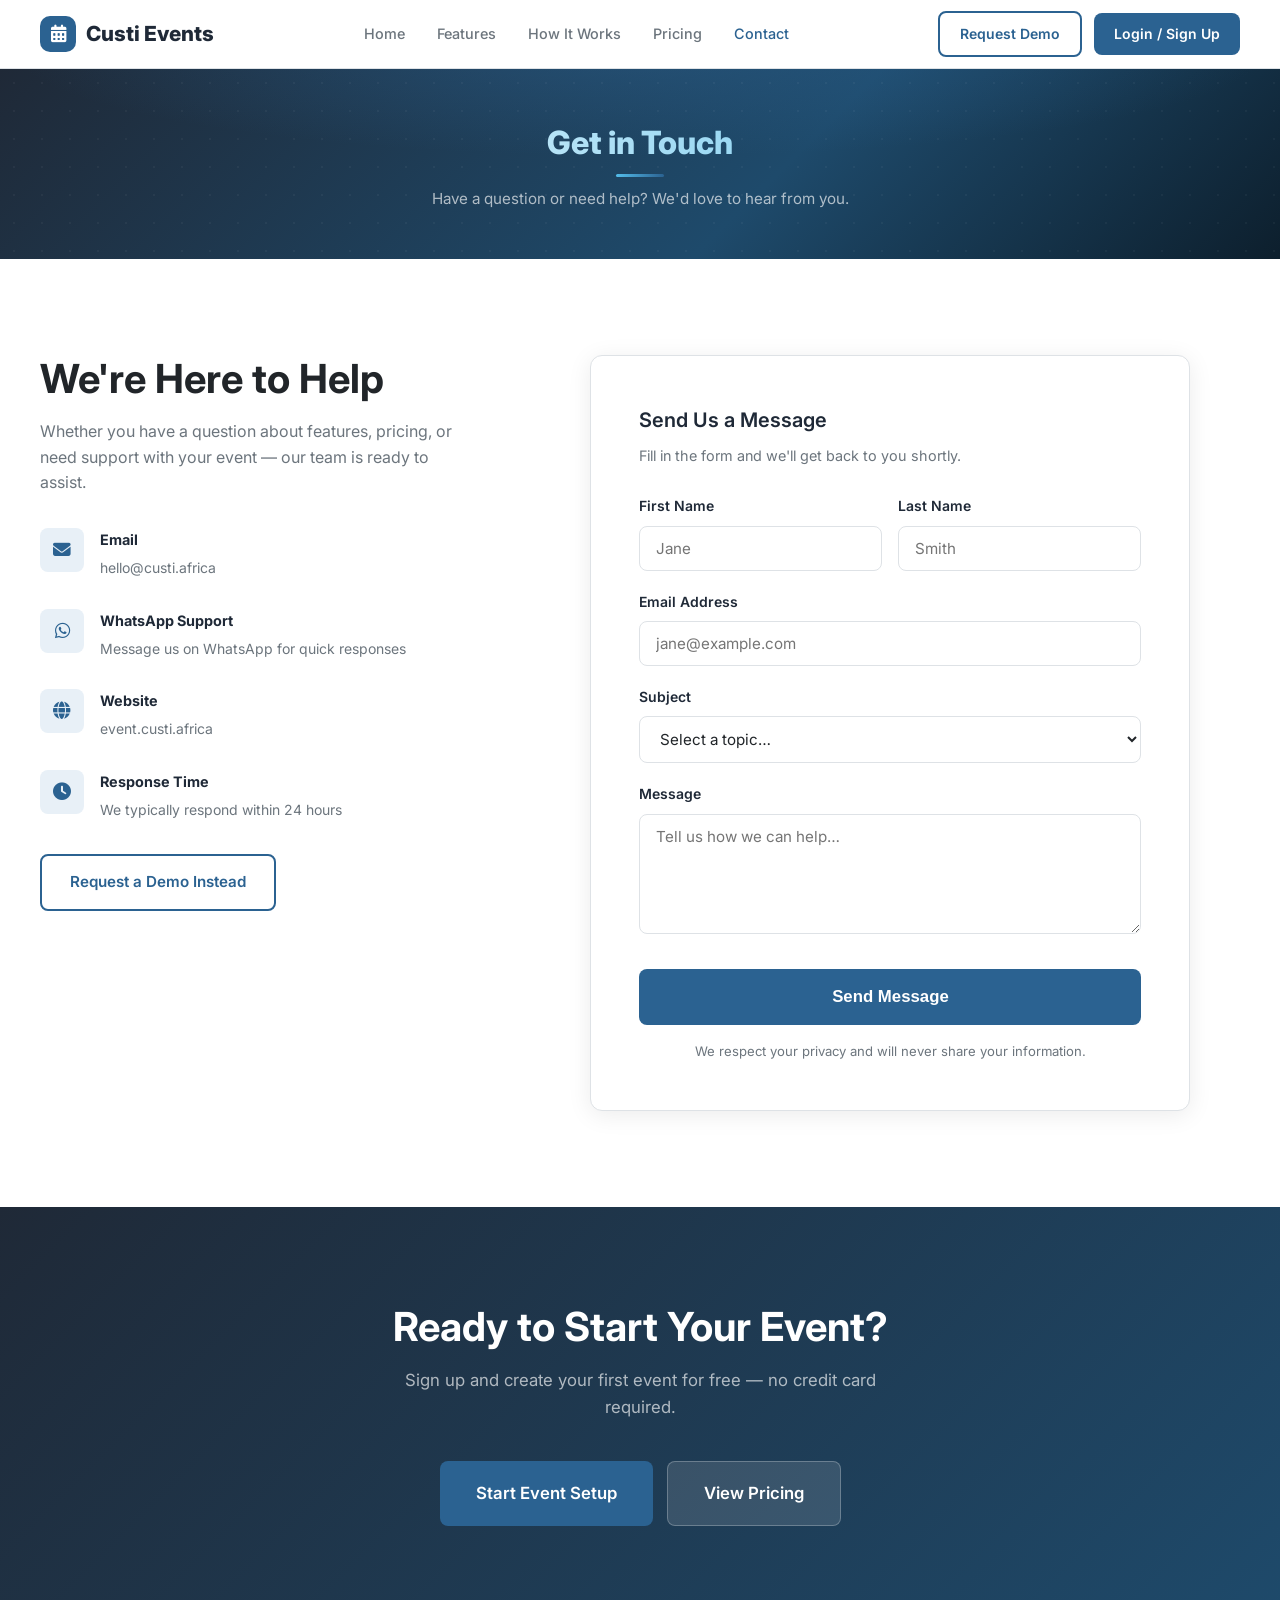
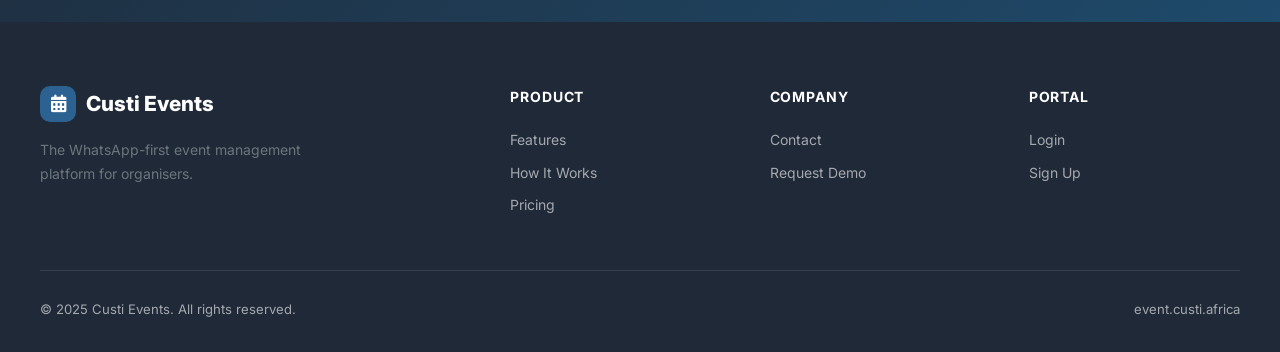
==== contact.html @ bc0a1cea "Initial commit" ====
<!DOCTYPE html>
<html lang="en">
<head>
  <meta charset="UTF-8" />
  <meta name="viewport" content="width=device-width, initial-scale=1.0" />
  <title>Contact — Custi Events</title>
  <meta name="description" content="Get in touch with the Custi Events team. We're here to help with your event management questions." />
  <link rel="preconnect" href="https://fonts.googleapis.com" />
  <link href="https://fonts.googleapis.com/css2?family=Inter:wght@400;500;600;700;800&display=swap" rel="stylesheet" />
  <link rel="stylesheet" href="https://cdnjs.cloudflare.com/ajax/libs/font-awesome/6.5.0/css/all.min.css" />
  <link rel="stylesheet" href="css/styles.css" />
  <style>
    .contact-layout {
      display: grid;
      grid-template-columns: 1fr 1.6fr;
      gap: 64px;
      align-items: flex-start;
    }
    .contact-info h2 { margin-bottom: 16px; }
    .contact-info p { margin-bottom: 32px; }
    .contact-item {
      display: flex;
      align-items: flex-start;
      gap: 16px;
      margin-bottom: 28px;
    }
    .contact-item-icon {
      width: 44px;
      height: 44px;
      background: var(--primary-light);
      border-radius: var(--radius-sm);
      display: flex;
      align-items: center;
      justify-content: center;
      font-size: 1.1rem;
      color: var(--primary);
      flex-shrink: 0;
    }
    .contact-item-body strong { display: block; color: var(--dark); font-size: 0.9rem; margin-bottom: 4px; }
    .contact-item-body span { font-size: 0.875rem; color: var(--text-muted); }
    @media (max-width: 768px) {
      .contact-layout { grid-template-columns: 1fr; gap: 40px; }
    }
  </style>
</head>
<body>

<!-- NAVBAR -->
<nav class="navbar">
  <div class="nav-inner">
    <a href="index.html" class="nav-logo">
      <div class="logo-icon"><i class="fa-solid fa-calendar-days"></i></div>
      Custi Events
    </a>
    <ul class="nav-links">
      <li><a href="index.html">Home</a></li>
      <li><a href="features.html">Features</a></li>
      <li><a href="how-it-works.html">How It Works</a></li>
      <li><a href="pricing.html">Pricing</a></li>
      <li><a href="contact.html">Contact</a></li>
    </ul>
    <div class="nav-actions">
      <a href="demo.html" class="btn btn-outline btn-sm">Request Demo</a>
      <a href="https://app.custi.africa" class="btn btn-primary btn-sm" target="_blank">Login / Sign Up</a>
    </div>
    <button class="nav-toggle" id="navToggle" aria-label="Toggle menu">
      <span></span><span></span><span></span>
    </button>
  </div>
  <div class="mobile-nav" id="mobileNav">
    <a href="index.html">Home</a>
    <a href="features.html">Features</a>
    <a href="how-it-works.html">How It Works</a>
    <a href="pricing.html">Pricing</a>
    <a href="contact.html">Contact</a>
    <div class="mobile-actions">
      <a href="demo.html" class="btn btn-outline">Request Demo</a>
      <a href="https://app.custi.africa" class="btn btn-primary" target="_blank">Login / Sign Up</a>
    </div>
  </div>
</nav>

<!-- PAGE HERO -->
<section class="page-hero">
  <div class="container">
    <h1>Get in Touch</h1>
    <p>Have a question or need help? We'd love to hear from you.</p>
  </div>
</section>

<!-- CONTACT SECTION -->
<section class="section">
  <div class="container">
    <div class="contact-layout">

      <div class="contact-info">
        <h2>We're Here to Help</h2>
        <p>Whether you have a question about features, pricing, or need support with your event — our team is ready to assist.</p>

        <div class="contact-item">
          <div class="contact-item-icon"><i class="fa-solid fa-envelope"></i></div>
          <div class="contact-item-body">
            <strong>Email</strong>
            <span>hello@custi.africa</span>
          </div>
        </div>
        <div class="contact-item">
          <div class="contact-item-icon"><i class="fa-brands fa-whatsapp"></i></div>
          <div class="contact-item-body">
            <strong>WhatsApp Support</strong>
            <span>Message us on WhatsApp for quick responses</span>
          </div>
        </div>
        <div class="contact-item">
          <div class="contact-item-icon"><i class="fa-solid fa-globe"></i></div>
          <div class="contact-item-body">
            <strong>Website</strong>
            <span>event.custi.africa</span>
          </div>
        </div>
        <div class="contact-item">
          <div class="contact-item-icon"><i class="fa-solid fa-clock"></i></div>
          <div class="contact-item-body">
            <strong>Response Time</strong>
            <span>We typically respond within 24 hours</span>
          </div>
        </div>

        <div style="margin-top: 32px;">
          <a href="demo.html" class="btn btn-outline">Request a Demo Instead</a>
        </div>
      </div>

      <div class="form-card">
        <h3 style="margin-bottom: 8px; color: var(--dark);">Send Us a Message</h3>
        <p style="margin-bottom: 28px; font-size: 0.9rem;">Fill in the form and we'll get back to you shortly.</p>
        <form data-form="contact">
          <div class="form-row">
            <div class="form-group">
              <label for="firstName">First Name</label>
              <input type="text" id="firstName" name="firstName" placeholder="Jane" required />
            </div>
            <div class="form-group">
              <label for="lastName">Last Name</label>
              <input type="text" id="lastName" name="lastName" placeholder="Smith" required />
            </div>
          </div>
          <div class="form-group">
            <label for="email">Email Address</label>
            <input type="email" id="email" name="email" placeholder="jane@example.com" required />
          </div>
          <div class="form-group">
            <label for="subject">Subject</label>
            <select id="subject" name="subject">
              <option value="">Select a topic…</option>
              <option>General Enquiry</option>
              <option>Pricing Question</option>
              <option>Technical Support</option>
              <option>Partnership</option>
              <option>Other</option>
            </select>
          </div>
          <div class="form-group">
            <label for="message">Message</label>
            <textarea id="message" name="message" placeholder="Tell us how we can help…" required></textarea>
          </div>
          <button type="submit" class="btn btn-primary btn-lg form-submit">Send Message</button>
          <p class="form-note">We respect your privacy and will never share your information.</p>
        </form>
      </div>

    </div>
  </div>
</section>

<!-- CTA BAND -->
<section class="cta-band">
  <div class="container">
    <h2>Ready to Start Your Event?</h2>
    <p>Sign up and create your first event for free — no credit card required.</p>
    <div class="cta-actions">
      <a href="https://app.custi.africa/register" class="btn btn-primary btn-lg" target="_blank">Start Event Setup</a>
      <a href="pricing.html" class="btn btn-ghost btn-lg">View Pricing</a>
    </div>
  </div>
</section>

<!-- FOOTER -->
<footer class="footer">
  <div class="footer-inner">
    <div class="footer-top">
      <div class="footer-brand">
        <a href="index.html" class="nav-logo">
          <div class="logo-icon"><i class="fa-solid fa-calendar-days"></i></div>
          Custi Events
        </a>
        <p>The WhatsApp-first event management platform for organisers.</p>
      </div>
      <div class="footer-col">
        <h4>Product</h4>
        <a href="features.html">Features</a>
        <a href="how-it-works.html">How It Works</a>
        <a href="pricing.html">Pricing</a>
      </div>
      <div class="footer-col">
        <h4>Company</h4>
        <a href="contact.html">Contact</a>
        <a href="demo.html">Request Demo</a>
      </div>
      <div class="footer-col">
        <h4>Portal</h4>
        <a href="https://app.custi.africa" target="_blank">Login</a>
        <a href="https://app.custi.africa/register" target="_blank">Sign Up</a>
      </div>
    </div>
    <div class="footer-bottom">
      <span>© 2025 Custi Events. All rights reserved.</span>
      <span>event.custi.africa</span>
    </div>
  </div>
</footer>

<script src="js/main.js"></script>
</body>
</html>
---- css/styles.css ----
*,
*::before,
*::after {
  box-sizing: border-box;
  margin: 0;
  padding: 0;
}

:root {
  --primary: #2b6291;
  --primary-dark: #1e4a6b;
  --primary-light: #e8f0f7;
  --accent: #0d6efd;
  --dark: #1f2937;
  --dark-2: #1e4a6b;
  --text: #212529;
  --text-muted: #6c757d;
  --border: #dee2e6;
  --white: #ffffff;
  --radius: 12px;
  --radius-sm: 8px;
  --shadow: 0 4px 24px rgba(0, 0, 0, 0.08);
  --shadow-lg: 0 12px 48px rgba(0, 0, 0, 0.14);
  --transition: 0.2s ease;
}

html {
  scroll-behavior: smooth;
}

body {
  font-family: 'Inter', -apple-system, BlinkMacSystemFont, 'Segoe UI', sans-serif;
  color: var(--text);
  line-height: 1.6;
  background: var(--white);
}

img {
  max-width: 100%;
  display: block;
}

a {
  text-decoration: none;
  color: inherit;
}

ul {
  list-style: none;
}

h1 {
  font-size: clamp(2rem, 5vw, 3.5rem);
  font-weight: 800;
  line-height: 1.15;
}

h2 {
  font-size: clamp(1.6rem, 3.5vw, 2.5rem);
  font-weight: 700;
  line-height: 1.2;
}

h3 {
  font-size: 1.25rem;
  font-weight: 600;
}

p {
  color: var(--text-muted);
}

.btn {
  display: inline-flex;
  align-items: center;
  gap: 8px;
  padding: 14px 28px;
  border-radius: var(--radius-sm);
  font-size: 0.95rem;
  font-weight: 600;
  cursor: pointer;
  border: none;
  transition: var(--transition);
  white-space: nowrap;
}

.btn-primary {
  background: var(--primary);
  color: var(--white);
}

.btn-primary:hover {
  background: var(--primary-dark);
  transform: translateY(-1px);
  box-shadow: 0 6px 20px rgba(43, 98, 145, 0.35);
}

.btn-outline {
  background: transparent;
  color: var(--primary);
  border: 2px solid var(--primary);
}

.btn-outline:hover {
  background: var(--primary);
  color: var(--white);
  transform: translateY(-1px);
}

.btn-dark {
  background: var(--dark);
  color: var(--white);
}

.btn-dark:hover {
  background: var(--dark-2);
  transform: translateY(-1px);
}

.btn-ghost {
  background: rgba(255, 255, 255, 0.12);
  color: var(--white);
  border: 1px solid rgba(255, 255, 255, 0.25);
}

.btn-ghost:hover {
  background: rgba(255, 255, 255, 0.22);
}

.btn-sm {
  padding: 10px 20px;
  font-size: 0.875rem;
}

.btn-lg {
  padding: 18px 36px;
  font-size: 1.05rem;
}

.navbar {
  position: sticky;
  top: 0;
  z-index: 1000;
  background: rgba(255, 255, 255, 0.95);
  backdrop-filter: blur(12px);
  border-bottom: 1px solid var(--border);
  padding: 0 24px;
}

.nav-inner {
  max-width: 1200px;
  margin: 0 auto;
  display: flex;
  align-items: center;
  justify-content: space-between;
  height: 68px;
}

.nav-logo {
  display: flex;
  align-items: center;
  gap: 10px;
  font-weight: 800;
  font-size: 1.3rem;
  color: var(--dark);
}

.nav-logo .logo-icon {
  width: 36px;
  height: 36px;
  background: var(--primary);
  border-radius: 10px;
  display: flex;
  align-items: center;
  justify-content: center;
  color: white;
  font-size: 1.1rem;
}

.nav-links {
  display: flex;
  align-items: center;
  gap: 32px;
}

.nav-links a {
  font-size: 0.9rem;
  font-weight: 500;
  color: var(--text-muted);
  transition: color var(--transition);
}

.nav-links a:hover,
.nav-links a.active {
  color: var(--primary);
}

.nav-actions {
  display: flex;
  align-items: center;
  gap: 12px;
}

.nav-toggle {
  display: none;
  flex-direction: column;
  gap: 5px;
  cursor: pointer;
  padding: 4px;
  background: none;
  border: none;
}

.nav-toggle span {
  display: block;
  width: 24px;
  height: 2px;
  background: var(--dark);
  border-radius: 2px;
  transition: var(--transition);
}

.mobile-nav {
  display: none;
  flex-direction: column;
  background: var(--white);
  border-top: 1px solid var(--border);
  padding: 16px 24px 24px;
  gap: 4px;
}

.mobile-nav a {
  padding: 12px 0;
  font-weight: 500;
  color: var(--text);
  border-bottom: 1px solid var(--border);
  display: block;
}

.mobile-nav a:last-child {
  border-bottom: none;
}

.mobile-nav .mobile-actions {
  display: flex;
  flex-direction: column;
  gap: 10px;
  margin-top: 16px;
}

.mobile-nav .btn {
  justify-content: center;
}

.mobile-nav.open {
  display: flex;
}

.section {
  padding: 96px 24px;
}

.section-sm {
  padding: 64px 24px;
}

.container {
  max-width: 1200px;
  margin: 0 auto;
}

.section-label {
  display: inline-block;
  background: var(--primary-light);
  color: var(--primary);
  font-size: 0.8rem;
  font-weight: 700;
  letter-spacing: 0.08em;
  text-transform: uppercase;
  padding: 6px 14px;
  border-radius: 100px;
  margin-bottom: 16px;
}

.section-header {
  text-align: center;
  max-width: 640px;
  margin: 0 auto 64px;
}

.section-header p {
  margin-top: 16px;
  font-size: 1.05rem;
}

/* ===== HERO ===== */
.hero {
  background: linear-gradient(135deg, var(--dark) 0%, var(--primary-dark) 60%, #0d1f2d 100%);
  padding: 100px 24px;
  position: relative;
  overflow: hidden;
}

.hero::before {
  content: '';
  position: absolute;
  inset: 0;
  background: radial-gradient(ellipse 60% 80% at 20% 50%, rgba(43,98,145,0.35) 0%, transparent 70%);
  pointer-events: none;
}

.hero-inner {
  position: relative;
  max-width: 1200px;
  margin: 0 auto;
  display: grid;
  grid-template-columns: 1fr 1fr;
  gap: 64px;
  align-items: center;
}

.hero-left { display: flex; flex-direction: column; align-items: flex-start; }

.hero-badge {
  display: inline-flex;
  align-items: center;
  gap: 8px;
  background: rgba(43,98,145,0.25);
  border: 1px solid rgba(13,110,253,0.4);
  color: #53bdeb;
  font-size: 0.85rem;
  font-weight: 600;
  padding: 8px 16px;
  border-radius: 100px;
  margin-bottom: 28px;
}

.hero h1 {
  color: var(--white);
  margin-bottom: 20px;
  text-align: left;
}

.hero h1 span { color: #53bdeb; }

.hero-left > p {
  color: rgba(255,255,255,0.7);
  font-size: 1.1rem;
  margin-bottom: 36px;
  max-width: 480px;
}

.hero-actions {
  display: flex;
  gap: 12px;
  flex-wrap: wrap;
}

.hero-stats {
  display: flex;
  gap: 36px;
  margin-top: 48px;
  padding-top: 36px;
  border-top: 1px solid rgba(255,255,255,0.1);
  flex-wrap: wrap;
}

.hero-stat { text-align: left; }
.hero-stat .stat-num { font-size: 1.6rem; font-weight: 800; color: var(--white); }
.hero-stat .stat-label { font-size: 0.8rem; color: rgba(255,255,255,0.5); margin-top: 2px; }

/* ===== PHONE FRAME ===== */
.hero-right {
  display: flex;
  justify-content: center;
  align-items: center;
}

.phone-frame {
  position: relative;
  width: 260px;
  border-radius: 40px;
  background: #111;
  padding: 12px;
  box-shadow: 0 32px 80px rgba(0,0,0,0.5), 0 0 0 2px rgba(255,255,255,0.08);
}

.phone-frame::before {
  content: '';
  position: absolute;
  top: 20px;
  left: 50%;
  transform: translateX(-50%);
  width: 60px;
  height: 6px;
  background: #333;
  border-radius: 3px;
  z-index: 1;
}

.phone-frame img {
  width: 100%;
  border-radius: 30px;
  display: block;
}

@media (max-width: 900px) {
  .hero-inner { grid-template-columns: 1fr; }
  .hero-right { display: none; }
  .hero h1 { text-align: center; }
  .hero-left { align-items: center; }
  .hero-left > p { text-align: center; }
  .hero-stats { justify-content: center; }
  .hero-stat { text-align: center; }
}

/* ===== FEATURES GRID ===== */
.features-grid {
  display: grid;
  grid-template-columns: repeat(auto-fit, minmax(300px, 1fr));
  gap: 24px;
}

.feature-card {
  background: var(--white);
  border: 1px solid var(--border);
  border-radius: var(--radius);
  padding: 32px;
  transition: box-shadow 0.25s ease, transform 0.25s ease, border-color 0.25s ease;
  position: relative;
  overflow: hidden;
}

.feature-card::before {
  content: '';
  position: absolute;
  top: 0;
  left: 0;
  right: 0;
  height: 3px;
  background: linear-gradient(90deg, var(--primary), #53bdeb);
  opacity: 0;
  transition: opacity 0.25s ease;
}

.feature-card:hover {
  box-shadow: 0 8px 32px rgba(43, 98, 145, 0.13);
  transform: translateY(-4px);
  border-color: rgba(43, 98, 145, 0.3);
}

.feature-card:hover::before {
  opacity: 1;
}

.feature-icon {
  width: 52px;
  height: 52px;
  background: linear-gradient(135deg, var(--primary-light) 0%, #dce8f5 100%);
  border-radius: var(--radius-sm);
  display: flex;
  align-items: center;
  justify-content: center;
  font-size: 1.3rem;
  color: var(--primary);
  margin-bottom: 20px;
  transition: background 0.25s ease, transform 0.25s ease;
}

.feature-card:hover .feature-icon {
  background: linear-gradient(135deg, var(--primary) 0%, var(--primary-dark) 100%);
  color: var(--white);
  transform: scale(1.08);
}

.feature-card h3 {
  margin-bottom: 10px;
  color: var(--dark);
}

/* ===== HOW IT WORKS ===== */
.steps-grid {
  display: grid;
  grid-template-columns: repeat(auto-fit, minmax(260px, 1fr));
  gap: 32px;
  position: relative;
}

.step-card {
  text-align: center;
  padding: 32px 24px;
}

.step-num {
  width: 56px;
  height: 56px;
  background: var(--primary);
  color: var(--white);
  border-radius: 50%;
  display: flex;
  align-items: center;
  justify-content: center;
  font-size: 1.3rem;
  font-weight: 800;
  margin: 0 auto 20px;
}

.step-card h3 {
  margin-bottom: 10px;
  color: var(--dark);
}

/* ===== PRICING ===== */
.pricing-grid {
  display: grid;
  grid-template-columns: repeat(auto-fit, minmax(300px, 1fr));
  gap: 24px;
  max-width: 900px;
  margin: 0 auto;
}

.pricing-card {
  background: var(--white);
  border: 2px solid var(--border);
  border-radius: var(--radius);
  padding: 40px 36px;
  position: relative;
  transition: var(--transition);
}

.pricing-card:hover {
  box-shadow: var(--shadow-lg);
}

.pricing-card.featured {
  border-color: var(--primary);
  background: linear-gradient(160deg, #e8f0f7 0%, var(--white) 100%);
}

.pricing-badge {
  position: absolute;
  top: -14px;
  left: 50%;
  transform: translateX(-50%);
  background: var(--primary);
  color: var(--white);
  font-size: 0.78rem;
  font-weight: 700;
  padding: 5px 16px;
  border-radius: 100px;
  white-space: nowrap;
}

.pricing-tier {
  font-size: 0.85rem;
  font-weight: 700;
  color: var(--primary);
  text-transform: uppercase;
  letter-spacing: 0.06em;
  margin-bottom: 12px;
}

.pricing-price {
  margin: 20px 0;
}

.pricing-price .amount {
  font-size: 3rem;
  font-weight: 800;
  color: var(--dark);
}

.pricing-price .unit {
  font-size: 1rem;
  color: var(--text-muted);
}

.pricing-price .free-label {
  font-size: 2.5rem;
  font-weight: 800;
  color: var(--primary);
}

.pricing-desc {
  font-size: 0.9rem;
  margin-bottom: 28px;
}

.pricing-features {
  margin-bottom: 32px;
}

.pricing-features li {
  display: flex;
  align-items: flex-start;
  gap: 10px;
  padding: 8px 0;
  font-size: 0.9rem;
  color: var(--text);
  border-bottom: 1px solid var(--border);
}

.pricing-features li:last-child {
  border-bottom: none;
}

.pricing-features .check {
  color: var(--primary);
  font-size: 1rem;
  flex-shrink: 0;
  margin-top: 2px;
}

.pricing-bundle {
  background: var(--primary-light);
  border-radius: var(--radius-sm);
  padding: 14px 16px;
  margin-bottom: 28px;
  font-size: 0.875rem;
  color: var(--primary);
  font-weight: 500;
}

.pricing-bundle strong {
  display: block;
  margin-bottom: 2px;
}

.pricing-card .btn {
  width: 100%;
  justify-content: center;
}

/* ===== CTA BAND ===== */
.cta-band {
  background: linear-gradient(135deg, var(--dark) 0%, var(--primary-dark) 100%);
  padding: 96px 24px;
  text-align: center;
}

.cta-band h2 {
  color: var(--white);
  margin-bottom: 16px;
}

.cta-band p {
  color: rgba(255, 255, 255, 0.65);
  font-size: 1.05rem;
  max-width: 520px;
  margin: 0 auto 40px;
}

.cta-band .cta-actions {
  display: flex;
  gap: 14px;
  justify-content: center;
  flex-wrap: wrap;
}

/* ===== CONTACT / DEMO FORM ===== */
.form-card {
  background: var(--white);
  border: 1px solid var(--border);
  border-radius: var(--radius);
  padding: 48px;
  box-shadow: var(--shadow);
  max-width: 600px;
  margin: 0 auto;
}

.form-group {
  margin-bottom: 20px;
}

.form-group label {
  display: block;
  font-size: 0.875rem;
  font-weight: 600;
  color: var(--dark);
  margin-bottom: 8px;
}

.form-group input,
.form-group select,
.form-group textarea {
  width: 100%;
  padding: 12px 16px;
  border: 1.5px solid var(--border);
  border-radius: var(--radius-sm);
  font-size: 0.95rem;
  font-family: inherit;
  color: var(--text);
  transition: border-color var(--transition);
  background: var(--white);
}

.form-group input:focus,
.form-group select:focus,
.form-group textarea:focus {
  outline: none;
  border-color: var(--primary);
  box-shadow: 0 0 0 3px rgba(43, 98, 145, 0.15);
}

.form-group textarea {
  resize: vertical;
  min-height: 120px;
}

.form-row {
  display: grid;
  grid-template-columns: 1fr 1fr;
  gap: 16px;
}

.form-submit {
  width: 100%;
  justify-content: center;
  margin-top: 8px;
}

.form-note {
  text-align: center;
  font-size: 0.82rem;
  color: var(--text-muted);
  margin-top: 16px;
}

/* ===== PAGE HERO (inner pages) ===== */
.page-hero {
  background: linear-gradient(135deg, var(--dark) 0%, var(--primary-dark) 60%, #0d1f2d 100%);
  padding: 56px 24px 48px;
  text-align: center;
  position: relative;
  overflow: hidden;
}

.page-hero::before {
  content: '';
  position: absolute;
  inset: 0;
  background: radial-gradient(ellipse 70% 80% at 50% -10%, rgba(43, 98, 145, 0.45) 0%, transparent 70%);
  pointer-events: none;
}

.page-hero::after {
  content: '';
  position: absolute;
  inset: 0;
  background-image: radial-gradient(rgba(255, 255, 255, 0.04) 1px, transparent 1px);
  background-size: 28px 28px;
  pointer-events: none;
}

.page-hero .container {
  position: relative;
  z-index: 1;
}

.page-hero .section-label {
  background: rgba(255, 255, 255, 0.12);
  color: rgba(255, 255, 255, 0.85);
  border: 1px solid rgba(255, 255, 255, 0.2);
}

.page-hero h1 {
  color: var(--white);
  font-size: clamp(1.4rem, 3vw, 2rem);
  margin-bottom: 10px;
  background: linear-gradient(90deg, #ffffff 0%, #53bdeb 100%);
  -webkit-background-clip: text;
  -webkit-text-fill-color: transparent;
  background-clip: text;
}

.page-hero h1::after {
  content: '';
  display: block;
  width: 48px;
  height: 3px;
  background: linear-gradient(90deg, #53bdeb, var(--primary));
  border-radius: 2px;
  margin: 12px auto 0;
}

.page-hero p {
  color: rgba(255, 255, 255, 0.65);
  font-size: 0.95rem;
  max-width: 520px;
  margin: 0 auto;
}

/* ===== WHATSAPP HIGHLIGHT ===== */
.wa-highlight {
  background: linear-gradient(135deg, #e8f5ee 0%, #d4eddf 100%);
  border: 1px solid rgba(37, 211, 102, 0.2);
  border-radius: var(--radius);
  padding: 48px;
  display: flex;
  align-items: center;
  gap: 48px;
  margin-top: 64px;
  position: relative;
  overflow: hidden;
}

.wa-highlight::before {
  content: '';
  position: absolute;
  top: 0;
  left: 0;
  bottom: 0;
  width: 4px;
  background: linear-gradient(180deg, #25d366, #128c7e);
  border-radius: 4px 0 0 4px;
}

.wa-highlight-icon {
  font-size: 4.5rem;
  color: #25d366;
  flex-shrink: 0;
  filter: drop-shadow(0 4px 12px rgba(37, 211, 102, 0.3));
}

.wa-highlight h3 {
  font-size: 1.5rem;
  color: var(--dark);
  margin-bottom: 12px;
}

/* ===== AUDIENCE TAGS ===== */
.audience-tags {
  display: flex;
  flex-wrap: wrap;
  gap: 12px;
  justify-content: center;
  margin-top: 32px;
}

.audience-tag {
  background: var(--white);
  border: 1.5px solid var(--border);
  border-radius: 100px;
  padding: 10px 20px;
  font-size: 0.875rem;
  font-weight: 500;
  color: var(--text);
  display: flex;
  align-items: center;
  gap: 8px;
  transition: var(--transition);
}

.audience-tag:hover {
  border-color: var(--primary);
  color: var(--primary);
}

/* ===== FOOTER ===== */
.footer {
  background: #1f2937;
  color: rgba(255, 255, 255, 0.6);
  padding: 64px 24px 32px;
}

.footer-inner {
  max-width: 1200px;
  margin: 0 auto;
}

.footer-top {
  display: grid;
  grid-template-columns: 2fr 1fr 1fr 1fr;
  gap: 48px;
  margin-bottom: 48px;
}

.footer-brand .nav-logo {
  color: var(--white);
  margin-bottom: 16px;
}

.footer-brand p {
  font-size: 0.875rem;
  line-height: 1.7;
  max-width: 280px;
}

.footer-col h4 {
  color: var(--white);
  font-size: 0.875rem;
  font-weight: 700;
  margin-bottom: 16px;
  text-transform: uppercase;
  letter-spacing: 0.06em;
}

.footer-col a {
  display: block;
  font-size: 0.875rem;
  padding: 5px 0;
  transition: color var(--transition);
}

.footer-col a:hover {
  color: #53bdeb;
}

.footer-bottom {
  border-top: 1px solid rgba(255, 255, 255, 0.1);
  padding-top: 28px;
  display: flex;
  justify-content: space-between;
  align-items: center;
  flex-wrap: wrap;
  gap: 12px;
  font-size: 0.82rem;
}

.footer-bottom a {
  color: rgba(255, 255, 255, 0.5);
}

.footer-bottom a:hover {
  color: #53bdeb;
}

/* ===== TOAST ===== */
.toast {
  position: fixed;
  bottom: 32px;
  right: 32px;
  background: var(--dark);
  color: var(--white);
  padding: 16px 24px;
  border-radius: var(--radius-sm);
  font-size: 0.9rem;
  font-weight: 500;
  box-shadow: var(--shadow-lg);
  display: flex;
  align-items: center;
  gap: 10px;
  z-index: 9999;
  transform: translateY(80px);
  opacity: 0;
  transition: all 0.3s ease;
}

.toast.show {
  transform: translateY(0);
  opacity: 1;
}

.toast .toast-icon {
  color: #53bdeb;
  font-size: 1.1rem;
}

/* ===== RESPONSIVE ===== */
@media (max-width: 768px) {

  .nav-links,
  .nav-actions {
    display: none;
  }

  .nav-toggle {
    display: flex;
  }

  .footer-top {
    grid-template-columns: 1fr 1fr;
  }

  .form-row {
    grid-template-columns: 1fr;
  }

  .wa-highlight {
    flex-direction: column;
    text-align: center;
    padding: 32px;
    gap: 24px;
  }

  .wa-highlight::before {
    top: 0;
    left: 0;
    right: 0;
    bottom: auto;
    width: auto;
    height: 4px;
    border-radius: 4px 4px 0 0;
  }

  .form-card {
    padding: 32px 24px;
  }

  .hero-stats {
    gap: 32px;
  }
}

@media (max-width: 480px) {
  .footer-top {
    grid-template-columns: 1fr;
  }

  .hero-actions {
    flex-direction: column;
    align-items: center;
  }

  .cta-band .cta-actions {
    flex-direction: column;
    align-items: center;
  }
}
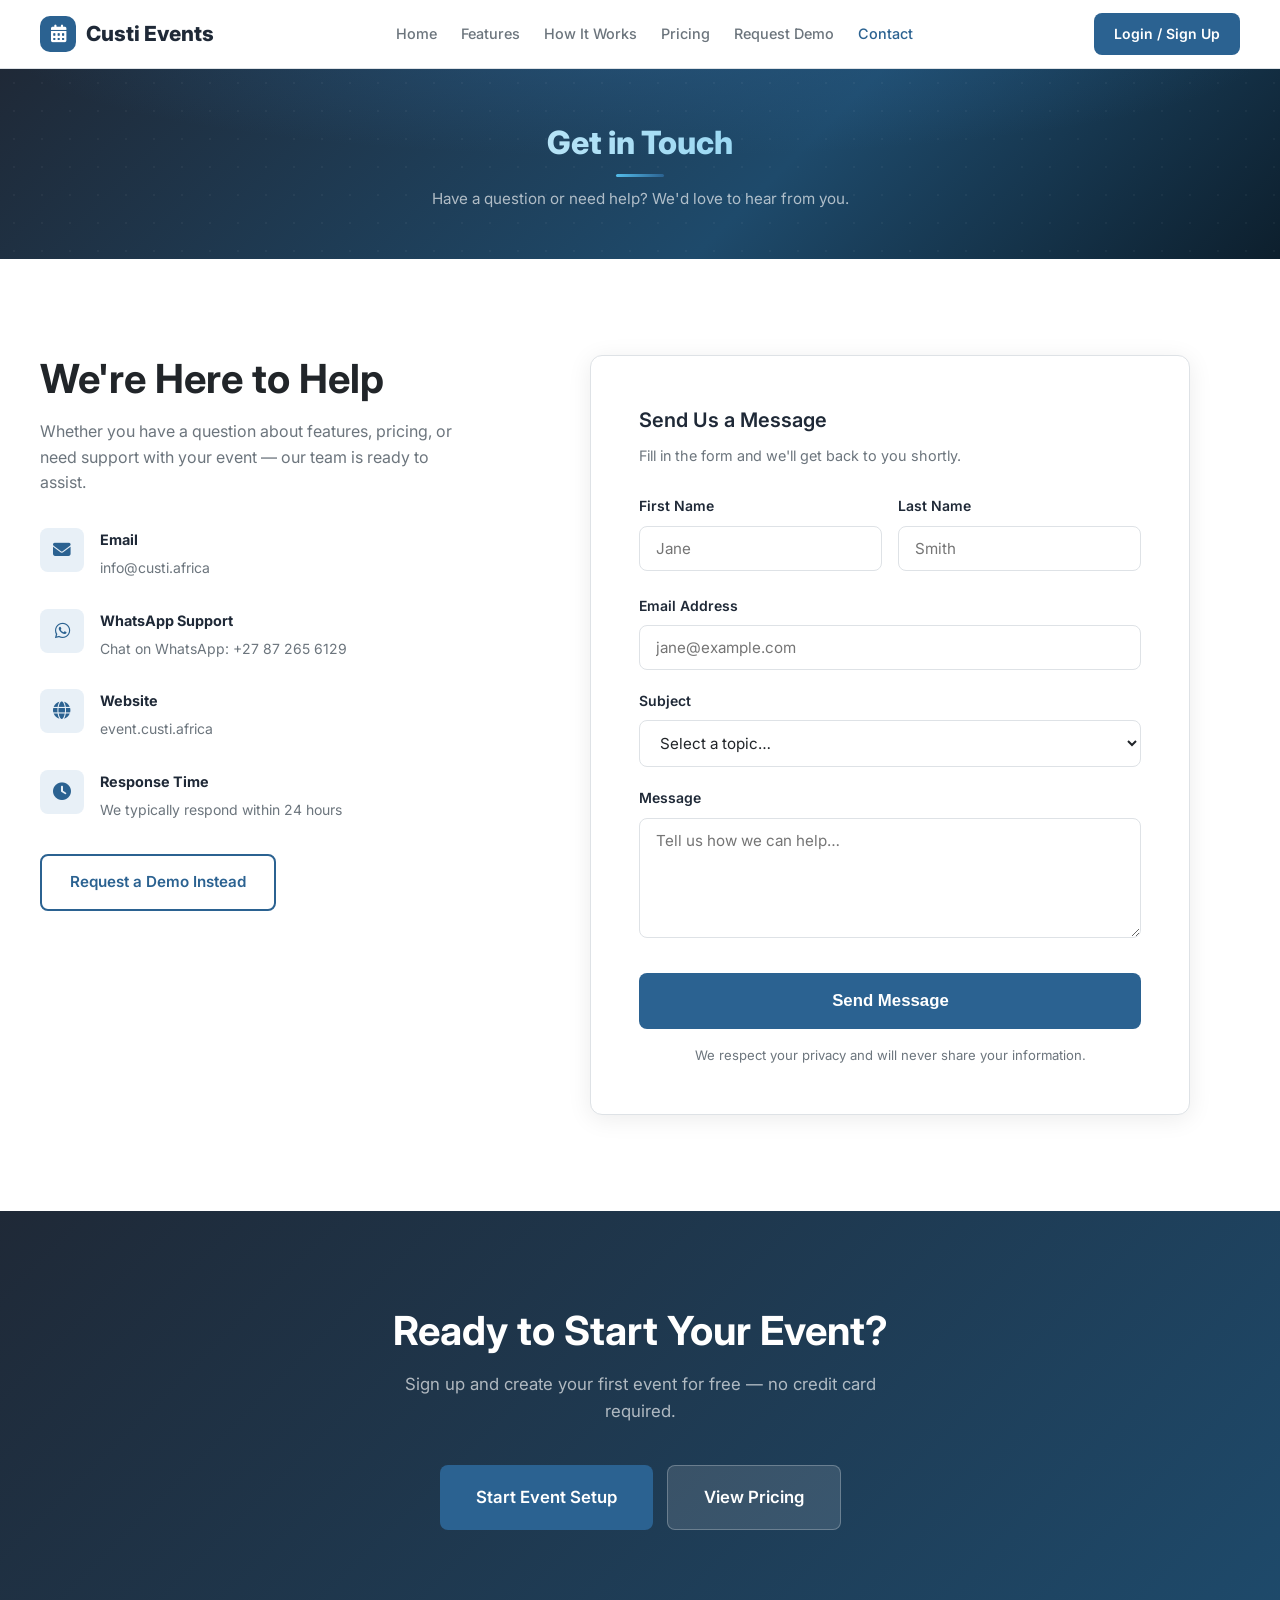
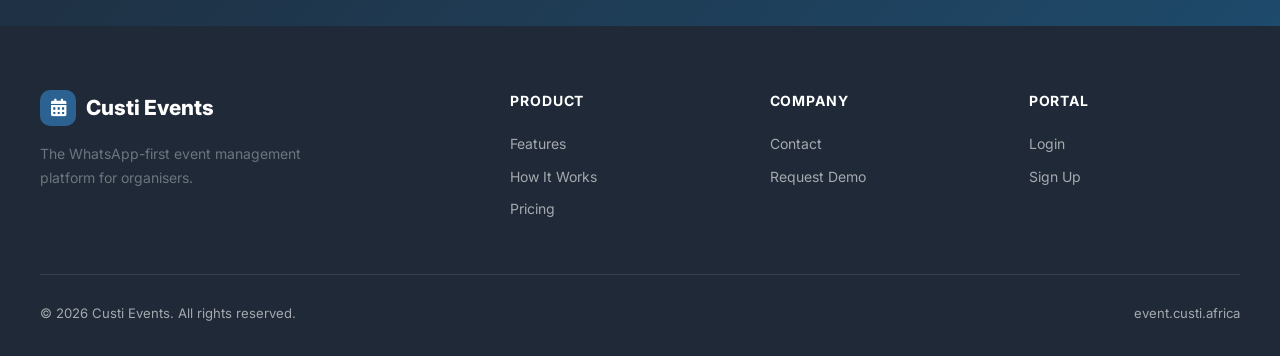
==== commit 348b3b47: "Done" ====
--- a/contact.html
+++ b/contact.html
@@ -5,6 +5,17 @@
   <meta name="viewport" content="width=device-width, initial-scale=1.0" />
   <title>Contact — Custi Events</title>
   <meta name="description" content="Get in touch with the Custi Events team. We're here to help with your event management questions." />
+  <link rel="canonical" href="https://event.custi.africa/contact.html" />
+  <meta property="og:type" content="website" />
+  <meta property="og:site_name" content="Custi Events" />
+  <meta property="og:title" content="Contact — Custi Events" />
+  <meta property="og:description" content="Get in touch with the Custi Events team. We're here to help with your event management questions." />
+  <meta property="og:url" content="https://event.custi.africa/contact.html" />
+  <meta property="og:image" content="https://event.custi.africa/images/hero.png" />
+  <meta name="twitter:card" content="summary_large_image" />
+  <meta name="twitter:title" content="Contact — Custi Events" />
+  <meta name="twitter:description" content="Get in touch with the Custi Events team. We're here to help with your event management questions." />
+  <meta name="twitter:image" content="https://event.custi.africa/images/hero.png" />
   <link rel="preconnect" href="https://fonts.googleapis.com" />
   <link href="https://fonts.googleapis.com/css2?family=Inter:wght@400;500;600;700;800&display=swap" rel="stylesheet" />
   <link rel="stylesheet" href="https://cdnjs.cloudflare.com/ajax/libs/font-awesome/6.5.0/css/all.min.css" />
@@ -38,9 +49,19 @@
     }
     .contact-item-body strong { display: block; color: var(--dark); font-size: 0.9rem; margin-bottom: 4px; }
     .contact-item-body span { font-size: 0.875rem; color: var(--text-muted); }
+    .contact-item-body a {
+      font-size: 0.875rem;
+      color: var(--text-muted);
+      transition: color var(--transition);
+    }
+    .contact-item-body a:hover { color: var(--primary); }
     @media (max-width: 768px) {
       .contact-layout { grid-template-columns: 1fr; gap: 40px; }
     }
+  </style>
+  <style>
+    .field-error { color: #dc3545; font-size: 0.8rem; margin-top: 4px; display: block; }
+    .input-error { border-color: #dc3545 !important; }
   </style>
 </head>
 <body>
@@ -57,10 +78,10 @@
       <li><a href="features.html">Features</a></li>
       <li><a href="how-it-works.html">How It Works</a></li>
       <li><a href="pricing.html">Pricing</a></li>
+      <li><a href="demo.html">Request Demo</a></li>
       <li><a href="contact.html">Contact</a></li>
     </ul>
     <div class="nav-actions">
-      <a href="demo.html" class="btn btn-outline btn-sm">Request Demo</a>
       <a href="https://app.custi.africa" class="btn btn-primary btn-sm" target="_blank">Login / Sign Up</a>
     </div>
     <button class="nav-toggle" id="navToggle" aria-label="Toggle menu">
@@ -72,9 +93,9 @@
     <a href="features.html">Features</a>
     <a href="how-it-works.html">How It Works</a>
     <a href="pricing.html">Pricing</a>
+    <a href="demo.html">Request Demo</a>
     <a href="contact.html">Contact</a>
     <div class="mobile-actions">
-      <a href="demo.html" class="btn btn-outline">Request Demo</a>
       <a href="https://app.custi.africa" class="btn btn-primary" target="_blank">Login / Sign Up</a>
     </div>
   </div>
@@ -101,21 +122,21 @@
           <div class="contact-item-icon"><i class="fa-solid fa-envelope"></i></div>
           <div class="contact-item-body">
             <strong>Email</strong>
-            <span>hello@custi.africa</span>
+            <a href="mailto:info@custi.africa">info@custi.africa</a>
           </div>
         </div>
         <div class="contact-item">
           <div class="contact-item-icon"><i class="fa-brands fa-whatsapp"></i></div>
           <div class="contact-item-body">
             <strong>WhatsApp Support</strong>
-            <span>Message us on WhatsApp for quick responses</span>
+            <a href="https://wa.me/27872656129?text=Hi%20Custi%20Events%2C%20I%20need%20help%20with%20the%20platform." target="_blank" rel="noopener">Chat on WhatsApp: +27 87 265 6129</a>
           </div>
         </div>
         <div class="contact-item">
           <div class="contact-item-icon"><i class="fa-solid fa-globe"></i></div>
           <div class="contact-item-body">
             <strong>Website</strong>
-            <span>event.custi.africa</span>
+            <a href="https://event.custi.africa" target="_blank" rel="noopener">event.custi.africa</a>
           </div>
         </div>
         <div class="contact-item">
@@ -134,20 +155,23 @@
       <div class="form-card">
         <h3 style="margin-bottom: 8px; color: var(--dark);">Send Us a Message</h3>
         <p style="margin-bottom: 28px; font-size: 0.9rem;">Fill in the form and we'll get back to you shortly.</p>
-        <form data-form="contact">
+        <form id="contactForm" onsubmit="submitContact(event)">
           <div class="form-row">
             <div class="form-group">
               <label for="firstName">First Name</label>
-              <input type="text" id="firstName" name="firstName" placeholder="Jane" required />
+              <input type="text" id="firstName" name="firstName" placeholder="Jane" required aria-describedby="firstName-error" />
+              <span class="field-error" id="firstName-error"></span>
             </div>
             <div class="form-group">
               <label for="lastName">Last Name</label>
-              <input type="text" id="lastName" name="lastName" placeholder="Smith" required />
+              <input type="text" id="lastName" name="lastName" placeholder="Smith" required aria-describedby="lastName-error" />
+              <span class="field-error" id="lastName-error"></span>
             </div>
           </div>
           <div class="form-group">
             <label for="email">Email Address</label>
-            <input type="email" id="email" name="email" placeholder="jane@example.com" required />
+            <input type="email" id="email" name="email" placeholder="jane@example.com" required aria-describedby="email-error" />
+            <span class="field-error" id="email-error"></span>
           </div>
           <div class="form-group">
             <label for="subject">Subject</label>
@@ -162,11 +186,18 @@
           </div>
           <div class="form-group">
             <label for="message">Message</label>
-            <textarea id="message" name="message" placeholder="Tell us how we can help…" required></textarea>
-          </div>
-          <button type="submit" class="btn btn-primary btn-lg form-submit">Send Message</button>
+            <textarea id="message" name="message" placeholder="Tell us how we can help…" required aria-describedby="message-error"></textarea>
+            <span class="field-error" id="message-error"></span>
+          </div>
+          <button type="submit" id="contactSubmitBtn" class="btn btn-primary btn-lg form-submit">Send Message</button>
           <p class="form-note">We respect your privacy and will never share your information.</p>
         </form>
+        <div id="contactSuccessMessage" style="display:none; text-align:center; padding: 32px 0;">
+          <i class="fa-solid fa-circle-check" style="font-size: 3rem; color: #25d366; margin-bottom: 16px; display:block;"></i>
+          <h3 style="color: var(--dark); margin-bottom: 12px;">Message Sent!</h3>
+          <p>Thank you. Our team will get back to you within 24 hours.</p>
+          <a href="index.html" class="btn btn-primary" style="margin-top: 24px;">Back to Home</a>
+        </div>
       </div>
 
     </div>
@@ -214,12 +245,63 @@
       </div>
     </div>
     <div class="footer-bottom">
-      <span>© 2025 Custi Events. All rights reserved.</span>
+      <span>© 2026 Custi Events. All rights reserved.</span>
       <span>event.custi.africa</span>
     </div>
   </div>
 </footer>
 
 <script src="js/main.js"></script>
+<script>
+  function clearErrors() {
+    document.querySelectorAll('.field-error').forEach(el => el.textContent = '');
+    document.querySelectorAll('.input-error').forEach(el => el.classList.remove('input-error'));
+  }
+
+  function showError(fieldId, message) {
+    const err = document.getElementById(fieldId + '-error');
+    const input = document.getElementById(fieldId);
+    if (err) err.textContent = message;
+    if (input) input.classList.add('input-error');
+  }
+
+  function submitContact(event) {
+    event.preventDefault();
+    clearErrors();
+
+    const firstName = document.getElementById('firstName').value.trim();
+    const lastName = document.getElementById('lastName').value.trim();
+    const email = document.getElementById('email').value.trim();
+    const message = document.getElementById('message').value.trim();
+    let valid = true;
+
+    if (!firstName) { showError('firstName', 'First name is required'); valid = false; }
+    if (!lastName) { showError('lastName', 'Last name is required'); valid = false; }
+    if (!email) { showError('email', 'Email is required'); valid = false; }
+    else if (!/^\S+@\S+\.\S+$/.test(email)) { showError('email', 'Please enter a valid email address'); valid = false; }
+    if (!message) { showError('message', 'Message is required'); valid = false; }
+    if (!valid) return;
+
+    const btn = document.getElementById('contactSubmitBtn');
+    btn.textContent = 'Submitting...';
+    btn.disabled = true;
+
+    fetch('send-contact.php', { method: 'POST', body: new FormData(document.getElementById('contactForm')) })
+      .then(r => r.json())
+      .then(data => {
+        if (data.success) {
+          document.getElementById('contactForm').style.display = 'none';
+          document.getElementById('contactSuccessMessage').style.display = 'block';
+        } else {
+          alert(data.message || 'Failed to send. Please try again or contact us directly.');
+        }
+      })
+      .catch(() => alert('Failed to send. Please try again or contact us directly.'))
+      .finally(() => {
+        btn.textContent = 'Send Message';
+        btn.disabled = false;
+      });
+  }
+</script>
 </body>
 </html>
--- a/css/styles.css
+++ b/css/styles.css
@@ -180,7 +180,7 @@
 .nav-links {
   display: flex;
   align-items: center;
-  gap: 32px;
+  gap: 24px;
 }
 
 .nav-links a {
@@ -856,6 +856,85 @@
   color: var(--primary);
 }
 
+/* ===== POSITIONING ===== */
+.positioning-grid {
+  display: grid;
+  grid-template-columns: repeat(2, minmax(0, 1fr));
+  gap: 24px;
+  align-items: stretch;
+}
+
+.positioning-card {
+  border-radius: var(--radius);
+  padding: 36px 32px;
+  border: 1px solid var(--border);
+  box-shadow: var(--shadow);
+}
+
+.positioning-card h3 {
+  color: var(--dark);
+  margin-bottom: 20px;
+}
+
+.positioning-card.is-card {
+  background: linear-gradient(180deg, #f8fbff 0%, var(--white) 100%);
+}
+
+.positioning-card.not-card {
+  background: linear-gradient(180deg, #fffaf7 0%, var(--white) 100%);
+}
+
+.positioning-eyebrow {
+  display: inline-flex;
+  align-items: center;
+  padding: 6px 12px;
+  border-radius: 100px;
+  font-size: 0.8rem;
+  font-weight: 700;
+  letter-spacing: 0.05em;
+  text-transform: uppercase;
+  margin-bottom: 16px;
+}
+
+.is-card .positioning-eyebrow {
+  background: var(--primary-light);
+  color: var(--primary);
+}
+
+.not-card .positioning-eyebrow {
+  background: #fff1e7;
+  color: #b45309;
+}
+
+.positioning-list {
+  list-style: none;
+  display: grid;
+  gap: 14px;
+}
+
+.positioning-list li {
+  position: relative;
+  padding-left: 28px;
+  color: var(--text);
+}
+
+.positioning-list li::before {
+  position: absolute;
+  left: 0;
+  top: 0;
+  font-weight: 800;
+}
+
+.is-card .positioning-list li::before {
+  content: '+';
+  color: var(--primary);
+}
+
+.not-card .positioning-list li::before {
+  content: '-';
+  color: #b45309;
+}
+
 /* ===== FOOTER ===== */
 .footer {
   background: #1f2937;
@@ -1000,6 +1079,10 @@
   .hero-stats {
     gap: 32px;
   }
+
+  .positioning-grid {
+    grid-template-columns: 1fr;
+  }
 }
 
 @media (max-width: 480px) {
@@ -1016,4 +1099,4 @@
     flex-direction: column;
     align-items: center;
   }
-}+}
